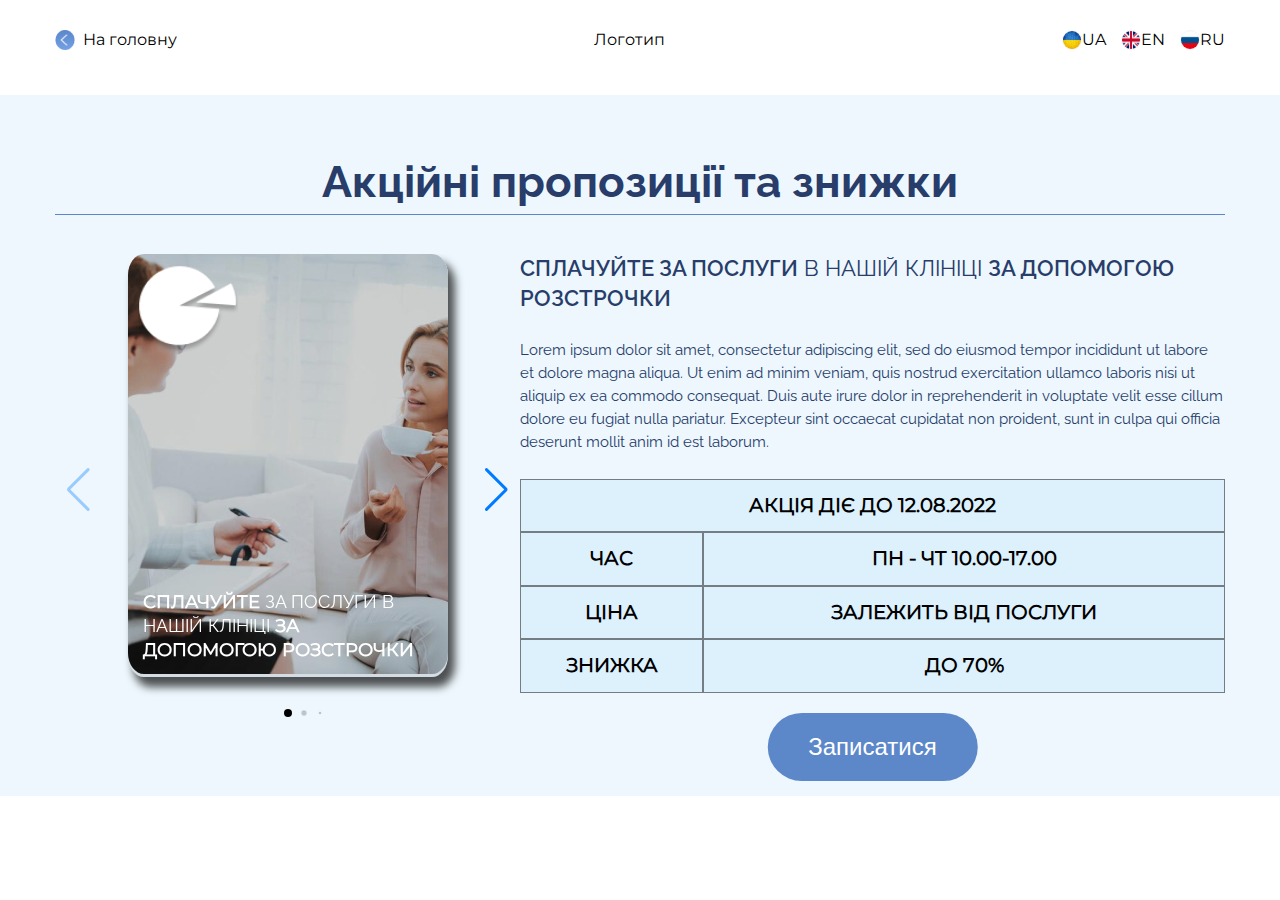
==== sale.html @ ff6685d2 "somethink" ====
<!DOCTYPE html>
<html lang="en">
<head>
    <meta charset="UTF-8">
    <meta http-equiv="X-UA-Compatible" content="IE=edge">
    <meta name="viewport" content="width=device-width, initial-scale=1.0">
    <link rel="stylesheet" href="css/style.css">
    <link rel="preconnect" href="https://fonts.googleapis.com">
    <link rel="preconnect" href="https://fonts.gstatic.com" crossorigin>
    <link href="https://fonts.googleapis.com/css2?family=Raleway:wght@800&display=swap" rel="stylesheet">
    <link rel="stylesheet" href="https://unpkg.com/swiper@8/swiper-bundle.min.css"/>
    <link rel="stylesheet" href="scss/common/_media.scss">
    <title>Document</title>
</head>
<body>
    <div class="wrapper">
        <header class="header">
            <div class="container">
                <div class="header_body  sale-header">
                    <div class="link__box">
                        <img src="img/elements/arroy.png" class="header_arroy">
                        <a class = "main__link" href="index.html">На головну</a>
                    </div>
                    
                    <nav class="header_menu">
                        <a href="" class="header_logotype lang" key="">Логотип</a>
                    </nav>
                    <div class="selection_languages">
                        <a href="#ua" class="lang_box translate" id="ua">
                            <img src="img/header/ukraine.jpg" alt="">
                            <p>UA</p>
                        </a>
                        <a href="#en" class="lang_box translate" id="en">
                            <img src="img/header/eng.png" alt="">
                            <p>EN</p>
                        </a>
                        <a href="#ru" class="lang_box translate" id="ru">
                            <img src="img/header/1599833816_2.jpg" id="" alt="">
                            <p>RU</p>
                        </a>
                    </div>
                </div>
            </div>
        </header>



        <section class = "sale__section">
            <div class="container">
                <h2 class = "sale__title">Акційні пропозиції та знижки</h2>
                <div class="sale__contant">
                    <div class="swiper swiper__sale-page">
                        <div class="swiper-wrapper">
                          <div class="swiper-slide slide-first">
                              <div class="swiper-box">
                                <div class="img__wrapper before__one"><img class = "swiper__img" src="img/photo/img__swiper1.jpg" alt=""></div>
                                <p class="swip__desc lang" key="our-service"><span class="lang" key="payment">сплачуйте</span> за послуги в нашій клініці <span class="lang" key="p-service">за допомогою розстрочки</span></p>
                              </div>
                          </div>
                          <div class="swiper-slide slide-second">
                            <div class="swiper-box">
                                <div class="img__wrapper before__second"><img class = "swiper__img" src="img/photo/img__swiper2.jpg" alt=""></div>
                                <p class="swip__desc lang"><span>Приведіть друга</span> та отримай знижку на один візит на косметологічна <span>чистка обличчя</span></p>
                            </div>
                          </div>
                          <div class="swiper-slide slide-third">
                            <div class="swiper-box">
                                <div class="img__wrapper before__third"><img class = "swiper__img" src="img/photo/img__swiper3.jpg" alt=""></div>
                                <p class="swip__desc lang">знижка <span>на першу процедуру</span> трихології в нащій клініці</p>
                            </div>
                          </div>
                          <!-- <div class="swiper-slide slide-four">
                            <div class="swiper-box">
                                <div class="img__wrapper before__four"><img class = "swiper__img" src="img/photo/img__swiper2.jpg" alt=""></div>
                                <p class="swip__desc lang" key="our-service"><span class="lang" key="payment">сплачуйте</span> за послуги в нашій клініці <span class="lang" key="p-service">за допомогою розстрочки</span></p>
                            </div>
                          </div> -->
                        </div>
                        <div class="swiper-button-next swap"></div>
                        <div class="swiper-button-prev swap"></div>
                        <div class="padding"></div>
                        <div class="swiper-pagination swap"></div>
                    </div>

                    <div class="sale__desc first">
                        <h3><span>сплачуйте за послуги</span> в нашій клініці <span>за допомогою розстрочки</span></h3>
                        <p>Lorem ipsum dolor sit amet, consectetur adipiscing elit, sed do eiusmod tempor incididunt ut labore et dolore magna aliqua. Ut enim ad minim veniam, quis nostrud exercitation ullamco laboris nisi ut aliquip ex ea commodo consequat. Duis aute irure dolor in reprehenderit in voluptate velit esse cillum dolore eu fugiat nulla pariatur. Excepteur sint occaecat cupidatat non proident, sunt in culpa qui officia deserunt mollit anim id est laborum.</p>
                        <table class="table" cellspacing = "0">
                            <tr>
                                <td colspan="2">акція діє до 12.08.2022</td>
                            </tr>
                            <tr>
                                <td>Час</td>
                                <td>Пн - чт    10.00-17.00</td>
                            </tr>
                            <tr>
                                <td>ціна</td>
                                <td>залежить від послуги</td>
                            </tr>
                            <tr>
                                <td>знижка</td>
                                <td>до 70%</td>
                            </tr>
                        </table>
                        <button class = "main__batton lng-button lang" key="sing up">Записатися</button>
                    </div>
                    <div class="sale__desc second">
                        <h3>знижка <span>на першу процедуру</span> трихології в нащій клініці</h3>
                        <p>Lorem ipsum dolor sit amet, consectetur adipiscing elit, sed do eiusmod tempor incididunt ut labore et dolore magna aliqua. Ut enim ad minim veniam, quis nostrud exercitation ullamco laboris nisi ut aliquip ex ea commodo consequat. Duis aute irure dolor in reprehenderit in voluptate velit esse cillum dolore eu fugiat nulla pariatur. Excepteur sint occaecat cupidatat non proident, sunt in culpa qui officia deserunt mollit anim id est laborum.</p>
                        <table class="table" cellpadding = "4" cellspacing = "0">
                            <tr>
                                <td colspan="2">акція діє до 04.09.2022</td>
                            </tr>
                            <tr>
                                <td>Час</td>
                                <td>будь-який</td>
                            </tr>
                            <tr>
                                <td>ціна</td>
                                <td>перший внесок 999 ₴</td>
                            </tr>
                            <tr>
                                <td>знижка</td>
                                <td>до 25%</td>
                            </tr>
                        </table>
                        <button class = "main__batton lng-button lang" key="sing up">Записатися</button>
                    </div>
                    <div class="sale__desc third">
                        <h3><span>Приведіть друга</span> та отримай <span>знижку</span> на один візит на косметологічна <span>чистка обличчя</span></h3>
                        <p>Lorem ipsum dolor sit amet, consectetur adipiscing elit, sed do eiusmod tempor incididunt ut labore et dolore magna aliqua. Ut enim ad minim veniam, quis nostrud exercitation ullamco laboris nisi ut aliquip ex ea commodo consequat. Duis aute irure dolor in reprehenderit in voluptate velit esse cillum dolore eu fugiat nulla pariatur. Excepteur sint occaecat cupidatat non proident, sunt in culpa qui officia deserunt mollit anim id est laborum.</p>
                        <table class="table" cellpadding = "4" cellspacing = "0">
                            <tr>
                                <td colspan="2">акція діє до 09.11.2022</td>
                            </tr>
                            <tr>
                                <td>Час</td>
                                <td>Пн - чт    10.00-13.00</td>
                            </tr>
                            <tr>
                                <td>ціна</td>
                                <td>перший внесок 999 ₴</td>
                            </tr>
                            <tr>
                                <td>знижка</td>
                                <td></td>
                            </tr>
                        </table>
                        <button class = "main__batton lng-button lang" key="sing up">Записатися</button>
                    </div>
                    <!-- <div class="sale__desc four">
                        <h3>сплачуйте за послуги<span> в нашій клініці</span> за допомогою розстрочки</h3>
                        <p>Lorem ipsum dolor sit amet, consectetur adipiscing elit, sed do eiusmod tempor incididunt ut labore et dolore magna aliqua. Ut enim ad minim veniam, quis nostrud exercitation ullamco laboris nisi ut aliquip ex ea commodo consequat. Duis aute irure dolor in reprehenderit in voluptate velit esse cillum dolore eu fugiat nulla pariatur. Excepteur sint occaecat cupidatat non proident, sunt in culpa qui officia deserunt mollit anim id est laborum.</p>
                        <table class="table" cellpadding = "4" cellspacing = "0">
                            <tr>
                                <td colspan="2">акція діє до 09.11.2022</td>
                            </tr>
                            <tr>
                                <td>Час</td>
                                <td>Пн - чт    10.00-13.00</td>
                            </tr>
                            <tr>
                                <td>ціна</td>
                                <td>перший внесок 999 ₴</td>
                            </tr>
                            <tr>
                                <td>знижка</td>
                                <td></td>
                            </tr>
                        </table>
                    </div> -->

                </div>
                
            </div>
        </section>
        <footer>
            
        </footer>
    </div>

    <script src="https://ajax.googleapis.com/ajax/libs/jquery/2.2.0/jquery.min.js"></script>  
    <script src="https://unpkg.com/swiper@8/swiper-bundle.min.js"></script>
    <script src="sale.js"></script>
    <script src="lang.js"></script>
    

</body>
</html>
---- css/style.css ----
html, body, div, span, applet, object, iframe,
h1, h2, h3, h4, h5, h6, p, blockquote, pre,
a, abbr, acronym, address, big, cite, code,
del, dfn, em, img, ins, kbd, q, s, samp,
small, strike, strong, sub, sup, tt, var,
b, u, i, center,
dl, dt, dd, ol, ul, li,
fieldset, form, label, legend,
table, caption, tbody, tfoot, thead, tr, th, td,
article, aside, canvas, details, embed,
figure, figcaption, footer, header, hgroup,
menu, nav, output, ruby, section, summary,
time, mark, audio, video {
  margin: 0;
  padding: 0;
  border: 0;
  font-size: 10px;
  font: inherit;
  vertical-align: baseline;
  -webkit-box-sizing: border-box;
          box-sizing: border-box;
  font-family: 'Montserrat';
}

/* HTML5 display-role reset for older browsers */
article, aside, details, figcaption, figure,
footer, header, hgroup, menu, nav, section {
  display: block;
}

body {
  line-height: 1;
}

ol, ul {
  list-style: none;
}

blockquote, q {
  quotes: none;
}

blockquote:before, blockquote:after,
q:before, q:after {
  content: '';
  content: none;
}

button {
  cursor: pointer;
}

a {
  text-decoration: none;
}

@font-face {
  font-family: 'Montserrat';
  src: url("../fonts/Montserrat-Italic-VariableFont_wght.ttf") format("truetype");
  src: url("../fonts/Montserrat-VariableFont_wght.ttf") format("truetype");
  font-style: normal;
  font-weight: normal;
}

@font-face {
  font-family: 'Raleway';
  src: url("../fonts/Raleway-Italic-VariableFont_wght.ttf") format("truetype");
  src: url("../fonts/Raleway-VariableFont_wght.ttf") format("truetype");
  font-style: normal;
  font-weight: normal;
}

html,
body {
  position: relative;
  height: 100%;
  overflow-x: hidden;
}

.container {
  margin: 0 auto;
  max-width: 1200px;
  padding: 15px;
}

.button {
  max-width: 218px;
  right: 0;
  color: #FFFFFF;
  border-radius: 59px;
  background: -webkit-gradient(linear, left top, left bottom, color-stop(100%, #5c88c9), color-stop(48%, rgba(36, 111, 225, 0.48)));
  background: linear-gradient(#5c88c9 100%, rgba(36, 111, 225, 0.48) 48%);
  padding: 15px 41px;
  font-weight: 400;
  font-size: 24px;
  border: none;
  position: relative;
  overflow: hidden;
}

.button::before {
  content: "";
  position: absolute;
  top: 0;
  left: 0;
  width: 3em;
  height: 100%;
  background-color: rgba(255, 255, 255, 0.3);
  -webkit-transform: translateX(-4em) skewX(-45deg);
          transform: translateX(-4em) skewX(-45deg);
}

.button:hover:before {
  -webkit-animation: moveLight 1s;
          animation: moveLight 1s;
}

@-webkit-keyframes moveLight {
  from {
    -webkit-transform: translateX(-4em) skewX(-45deg);
            transform: translateX(-4em) skewX(-45deg);
  }
  to {
    -webkit-transform: translateX(10em) skewX(-45deg);
            transform: translateX(10em) skewX(-45deg);
  }
}

@keyframes moveLight {
  from {
    -webkit-transform: translateX(-4em) skewX(-45deg);
            transform: translateX(-4em) skewX(-45deg);
  }
  to {
    -webkit-transform: translateX(10em) skewX(-45deg);
            transform: translateX(10em) skewX(-45deg);
  }
}

a {
  color: #000000;
}

:root {
  --index: calc(1vw + 1vh);
  --side-small: 26;
  --side-big:36;
}

.header {
  position: fixed;
  width: 100%;
  top: 0;
  left: 0;
  z-index: 100;
}

.header .header_body {
  display: -webkit-box;
  display: -ms-flexbox;
  display: flex;
  -webkit-box-align: center;
      -ms-flex-align: center;
          align-items: center;
  -webkit-box-pack: justify;
      -ms-flex-pack: justify;
          justify-content: space-between;
  height: 50px;
  position: relative;
}

.header .header_body .header_logotype {
  position: relative;
  z-index: 3;
  margin-left: 20px;
}

.header .header_body .link__box {
  z-index: 100;
  display: -webkit-box;
  display: -ms-flexbox;
  display: flex;
  -webkit-box-align: center;
      -ms-flex-align: center;
          align-items: center;
}

.header .header_body .link__box .header_arroy {
  height: 20px;
  width: 20px;
  z-index: 100;
}

.header .header_body .link__box .main__link {
  padding-left: 8px;
}

.header .header_body .header_menu .header_list {
  display: -webkit-box;
  display: -ms-flexbox;
  display: flex;
  -webkit-box-pack: justify;
      -ms-flex-pack: justify;
          justify-content: space-between;
  position: relative;
  z-index: 3;
  -ms-flex-wrap: wrap;
      flex-wrap: wrap;
}

.header .header_body .header_menu .header_list li {
  margin-left: 60px;
  font-family: 'Montserrat';
  font-style: normal;
  font-weight: 400;
  font-size: 16px;
  line-height: 20px;
  /* identical to box height */
  text-align: center;
  text-transform: capitalize;
  color: #000000;
}

.header .header_body .selection_languages {
  position: relative;
  z-index: 3;
  display: -webkit-box;
  display: -ms-flexbox;
  display: flex;
  gap: 15px;
}

.header .header_body .selection_languages .lang_box {
  display: -webkit-box;
  display: -ms-flexbox;
  display: flex;
  -webkit-box-align: center;
      -ms-flex-align: center;
          align-items: center;
}

.header .header_body .selection_languages img {
  width: 20px;
  height: 20px;
  border-radius: 50%;
  border: 1px solid whitesmoke;
}

.header::before {
  content: '';
  position: absolute;
  width: 100%;
  height: 100%;
  background-color: #fff;
  opacity: 1;
  top: 0;
  left: 0;
  z-index: 3;
}

.main__batton {
  color: #FFFFFF;
  border-radius: 59px;
  background: -webkit-gradient(linear, left top, left bottom, color-stop(100%, #5c88c9), color-stop(48%, rgba(36, 111, 225, 0.48)));
  background: linear-gradient(#5c88c9 100%, rgba(36, 111, 225, 0.48) 48%);
  padding: 20px 41px;
  font-weight: 400;
  font-size: 24px;
  border: none;
}

.top__section {
  background: -webkit-gradient(linear, left top, right top, from(rgba(197, 234, 255, 0.3)), to(rgba(255, 255, 255, 0)));
  background: linear-gradient(to right, rgba(197, 234, 255, 0.3) 0%, rgba(255, 255, 255, 0) 100%);
  margin-top: 80px;
}

.top__container {
  background-size: contain;
  background-repeat: no-repeat;
}

.top__container .top__info {
  display: -webkit-box;
  display: -ms-flexbox;
  display: flex;
  -webkit-box-pack: justify;
      -ms-flex-pack: justify;
          justify-content: space-between;
}

.top__container .top__info .top__img {
  width: 100%;
  display: -webkit-box;
  display: -ms-flexbox;
  display: flex;
  -webkit-box-align: center;
      -ms-flex-align: center;
          align-items: center;
  -webkit-box-pack: center;
      -ms-flex-pack: center;
          justify-content: center;
}

.top__container .top__info .top__info-box {
  margin-top: 100px;
}

.top__container .top__info .top__info-box .name_person {
  width: 600px;
}

.top__container .top__info .top__info-box .name_person .firstname {
  font-family: 'Raleway';
  font-weight: 900;
  font-size: calc(var(--index)*3);
  line-height: 1.4;
  letter-spacing: 7%;
  color: #3a3f65;
}

.top__container .top__info .top__info-box .name_person h2 {
  color: #5C88C9;
  font-family: 'Raleway';
  font-weight: 900;
  font-size: calc(var(--index)*3);
  line-height: 1.4;
  letter-spacing: 4%;
}

.top__container .top__info .top__info-box p {
  font-family: 'Raleway';
  font-weight: 400;
  font-size: calc(var(--index)*1.2);
  line-height: 30px;
  letter-spacing: 7%;
  line-height: 33px;
  color: #000000;
  opacity: 70%;
  margin-top: 10px;
}

.top__container .top__info .top__info-box button {
  margin-top: 20px;
  position: relative;
  max-width: 218px;
  overflow: hidden;
}

.top__container .top__info .top__info-box button::before {
  content: "";
  position: absolute;
  top: 0;
  left: 0;
  width: 3em;
  height: 100%;
  background-color: rgba(255, 255, 255, 0.3);
  -webkit-transform: translateX(-4em) skewX(-45deg);
          transform: translateX(-4em) skewX(-45deg);
}

.top__container .top__info .top__info-box button:hover:before {
  -webkit-animation: moveLight 1s;
          animation: moveLight 1s;
}

@keyframes moveLight {
  from {
    -webkit-transform: translateX(-4em) skewX(-45deg);
            transform: translateX(-4em) skewX(-45deg);
  }
  to {
    -webkit-transform: translateX(10em) skewX(-45deg);
            transform: translateX(10em) skewX(-45deg);
  }
}

.top__container .top__info .top__info-box .top__futer-info {
  display: -webkit-box;
  display: -ms-flexbox;
  display: flex;
  -webkit-box-pack: justify;
      -ms-flex-pack: justify;
          justify-content: space-between;
  -webkit-box-align: center;
      -ms-flex-align: center;
          align-items: center;
  margin-top: 100px;
}

.top__container .top__info .top__info-box .top__futer-info .futer__box-info h3 {
  font-family: 'Raleway';
  font-weight: 800;
  font-size: calc(var(--index)*1.5);
  line-height: 1.1;
  letter-spacing: 7%;
  color: #5C88C9;
}

.top__container .top__info .top__info-box .top__futer-info .futer__box-info p {
  font-family: 'Raleway';
  font-weight: 400;
  font-size: 14px;
  font-size: calc(var(--index)*.9);
  line-height: 23px;
  letter-spacing: 7%;
  color: #000000;
  opacity: 70%;
}

.top__container .top__info .img__wrapper {
  position: relative;
}

.top__container .top__info .img__wrapper .top__img {
  -o-object-fit: cover;
     object-fit: cover;
  width: calc(var(--index)*var(--side-small));
  height: calc(var(--index)*var(--side-big));
}

.second__section {
  background-color: #F1FAFE;
}

.second__section h2 {
  color: #283D6A;
  font-size: calc(var(--index)*2);
  font-family: 'Raleway';
  font-weight: 600;
  margin-top: 50px;
}

.second__section button {
  right: 0px;
  margin-top: 30px;
}

.swiper {
  width: 100%;
  height: 100%;
  max-height: 700px;
  margin-top: 50px;
  overflow-x: hidden;
}

.swiper .swiper-slide {
  display: -webkit-box;
  display: -ms-flexbox;
  display: flex;
  -ms-flex-pack: distribute;
      justify-content: space-around;
  -webkit-box-align: center;
      -ms-flex-align: center;
          align-items: center;
}

.swiper .swiper-slide .swiper-box {
  position: relative;
}

.swiper .swiper-slide .swiper-box p {
  position: absolute;
  bottom: 0;
  left: 0;
  padding: 15px;
  color: #FFFFFF;
  font-size: 18px;
  font-family: 'Raleway';
  text-transform: uppercase;
  z-index: 5;
  line-height: 23px;
}

.swiper .swiper-slide .swiper-box span {
  font-weight: 600;
  font-size: 18px;
  line-height: 23px;
}

.swiper .swiper-slide img {
  border-radius: 5%;
  -o-object-fit: cover;
     object-fit: cover;
}

.swiper .swiper-slide .img__wrapper {
  position: relative;
  border-radius: 5%;
  -webkit-box-shadow: 6px 9px 8px 1px rgba(0, 0, 0, 0.68);
  box-shadow: 6px 9px 8px 1px rgba(0, 0, 0, 0.68);
}

.swiper .swiper-slide .img__wrapper::after {
  content: '';
  top: 0;
  left: 0;
  position: absolute;
  width: 100%;
  height: 100%;
  opacity: 10%;
  background-color: #000000;
  z-index: 2;
  border-radius: 5%;
  -webkit-transition: 1s ease;
  transition: 1s ease;
}

.swiper .swiper-slide .before__one::before {
  content: '';
  top: 0;
  left: 10px;
  position: absolute;
  width: 100px;
  height: 100px;
  background-image: url("../img/elements/Group 1.png");
  background-repeat: no-repeat;
  background-size: cover;
  background-position: center;
  z-index: 3;
  -webkit-transition: 1s ease;
  transition: 1s ease;
}

.swiper .swiper-slide .before__second::before {
  content: '';
  top: 0;
  left: 10px;
  position: absolute;
  width: 100px;
  height: 100px;
  background-image: url("../img/elements/seventy.png");
  background-repeat: no-repeat;
  background-size: contain;
  background-position: center;
  z-index: 3;
  -webkit-transition: 1s ease;
  transition: 1s ease;
}

.swiper .swiper-slide .before__third::before {
  content: '';
  top: 0;
  left: 10px;
  padding: 5px;
  position: absolute;
  width: 120px;
  height: 120px;
  background-image: url("../img/elements/sale.png");
  background-repeat: no-repeat;
  background-size: cover;
  background-position: center;
  z-index: 3;
  -webkit-transition: 1s ease;
  transition: 1s ease;
}

.swiper .swiper-slide .before__four::before {
  content: '';
  top: 10px;
  left: 10px;
  position: absolute;
  width: 100px;
  height: 100px;
  background-image: url("../img/elements/Group 1.png");
  background-repeat: no-repeat;
  background-size: cover;
  background-position: center;
  z-index: 3;
  -webkit-transition: 1s ease;
  transition: 1s ease;
}

.swiper .swiper-slide .img__wrapper:hover:after {
  opacity: 70%;
}

.swiper .swiper-slide .img__wrapper:hover:before {
  width: 140px;
  height: 140px;
  left: 20px;
}

.swiper .padding {
  height: 50px;
}

.swiper .swiper-pagination {
  bottom: 0px;
  right: 0;
  z-index: 10;
}

.swiper .swiper-pagination .swiper-pagination-bullet {
  background-color: #000000;
}

.services {
  background-color: #F1FAFE;
}

.services__main__text {
  font-family: 'Raleway';
  font-style: normal;
  font-weight: 600;
  font-size: 48px;
  line-height: 56px;
  text-align: left;
  letter-spacing: 0.05em;
  text-transform: capitalize;
  color: #283D6A;
  padding-top: 40px;
  padding-bottom: 40px;
}

.services__inner {
  display: -webkit-box;
  display: -ms-flexbox;
  display: flex;
  gap: 30px;
  padding-bottom: 30px;
}

.services__item {
  display: -webkit-box;
  display: -ms-flexbox;
  display: flex;
  background-color: #FFFFFF;
  -webkit-box-align: center;
      -ms-flex-align: center;
          align-items: center;
  border-radius: 10px;
  max-width: 570px;
}

.services_img {
  border-top-left-radius: 10px;
  border-bottom-left-radius: 10px;
  -ms-flex-item-align: baseline;
      align-self: baseline;
}

.services_img img {
  border-top-left-radius: 10px;
  border-bottom-left-radius: 10px;
}

.services_about {
  padding-left: 20px;
  padding-right: 20px;
}

.serveces__about__text {
  font-family: 'Raleway';
  font-style: normal;
  font-weight: 500;
  font-size: 32px;
  line-height: 38px;
  color: #000000;
  padding-bottom: 17px;
}

.services__about__article {
  font-family: 'Raleway';
  font-style: normal;
  font-weight: 400;
  font-size: 13px;
  line-height: 146.4%;
  text-transform: capitalize;
  color: rgba(0, 0, 0, 0.7);
  padding-bottom: 46px;
}

.services__about__btn {
  font-family: 'Raleway';
  font-style: normal;
  font-weight: 500;
  font-size: 16px;
  line-height: 19px;
  color: #000000;
  border: 1px solid #000000;
  border-radius: 59px;
  padding: 6px 12px;
  background-color: #FFFFFF;
  margin-left: 58px;
}

.services__about__btn:hover {
  color: white;
  background-color: #000000;
  -webkit-transition: 1s ease-out;
  transition: 1s ease-out;
}

/* Extra small devices (phones, 600px and down) */
@media only screen and (max-width: 767px) {
  .header_burger {
    display: block;
    position: relative;
    width: 30px;
    height: 20px;
    z-index: 3;
    margin-right: 20px;
    cursor: pointer;
  }
  .header_burger span {
    position: absolute;
    background-color: #000000;
    width: 100%;
    height: 2px;
    top: 9px;
    -webkit-transition: all 0.3s ease 0s;
    transition: all 0.3s ease 0s;
  }
  .header_burger::before,
  .header_burger::after {
    content: '';
    position: absolute;
    background-color: #000000;
    width: 100%;
    height: 2px;
    -webkit-transition: all 0.3s ease 0s;
    transition: all 0.3s ease 0s;
  }
  .header_burger::before {
    top: 0;
  }
  .header_burger::after {
    bottom: 0;
  }
  .header_menu {
    position: fixed;
    top: -100%;
    right: 0;
    height: 100%;
    width: 100%;
    background: -webkit-gradient(linear, left top, left bottom, from(#5C88C9), color-stop(171.97%, rgba(36, 111, 225, 0.77)));
    background: linear-gradient(180deg, #5C88C9 0%, rgba(36, 111, 225, 0.77) 171.97%);
    z-index: 2;
    padding: 100px 20px 0px 0px;
    -webkit-transition: all 0.7s ease 0s;
    transition: all 0.7s ease 0s;
  }
  .header_body {
    height: 50px;
  }
  .header_list {
    display: -webkit-box;
    display: -ms-flexbox;
    display: flex;
    -webkit-box-orient: vertical;
    -webkit-box-direction: normal;
        -ms-flex-direction: column;
            flex-direction: column;
    -webkit-box-align: end;
        -ms-flex-align: end;
            align-items: flex-end;
    position: relative;
    z-index: 3;
  }
  .header_list li {
    margin-bottom: 30px;
  }
  .header_burger.active span {
    -webkit-transform: scale(0);
            transform: scale(0);
  }
  .header_burger.active::after {
    -webkit-transform: rotate(135deg);
            transform: rotate(135deg);
    bottom: 9px;
  }
  .header_burger.active::before {
    -webkit-transform: rotate(45deg);
            transform: rotate(45deg);
    top: 9px;
  }
  .header_burger.active span,
  .header_burger.active::after,
  .header_burger.active::before {
    content: '';
    -webkit-transition: all 0.7s ease 0s;
    transition: all 0.7s ease 0s;
  }
  .header_menu.active {
    top: 0;
  }
}

/* Small devices (portrait tablets and large phones, 600px and up) */
/* Medium devices (landscape tablets, 768px and up) */
@media only screen and (max-width: 768px) {
  .container {
    max-width: none;
  }
}

/* Large devices (laptops/desktops, 992px and up) */
@media only screen and (max-width: 992px) {
  .container {
    max-width: 750px;
  }
  .top__info {
    -ms-flex-wrap: wrap-reverse;
        flex-wrap: wrap-reverse;
    -webkit-box-pack: center;
        -ms-flex-pack: center;
            justify-content: center;
    -webkit-box-align: center;
        -ms-flex-align: center;
            align-items: center;
    width: 100%;
    -webkit-box-orient: vertical;
    -webkit-box-direction: reverse;
        -ms-flex-direction: column-reverse;
            flex-direction: column-reverse;
  }
  .top__info .top__info-box {
    display: -webkit-box;
    display: -ms-flexbox;
    display: flex;
    -webkit-box-orient: vertical;
    -webkit-box-direction: normal;
        -ms-flex-direction: column;
            flex-direction: column;
    -webkit-box-align: center;
        -ms-flex-align: center;
            align-items: center;
    -webkit-box-pack: center;
        -ms-flex-pack: center;
            justify-content: center;
    max-width: 300px;
  }
  .top__info .top__info-box .name_person {
    width: 300px;
    text-align: center;
  }
  .top__info .top__info-box .top__futer-info {
    -webkit-box-align: center;
        -ms-flex-align: center;
            align-items: center;
    -webkit-box-pack: center;
        -ms-flex-pack: center;
            justify-content: center;
    padding-right: 0;
  }
  .top__info .top__info-box .top__futer-info .futer__box-info {
    padding-right: 20px;
  }
  .sale__contant {
    -webkit-box-pack: center;
        -ms-flex-pack: center;
            justify-content: center;
    -webkit-box-align: center;
        -ms-flex-align: center;
            align-items: center;
  }
  .sale__contant td {
    padding: 1rem 5rem;
  }
  .sale__contant h3 {
    text-align: center;
  }
}

/* Extra large devices (large laptops and desktops, 1200px and up) */
@media only screen and (max-width: 1200px) {
  .container {
    max-width: 970px;
  }
}

@media only screen and (max-width: 1168px) {
  .services__main__text {
    text-align: center;
  }
  .services__inner {
    -ms-flex-wrap: wrap;
        flex-wrap: wrap;
    -webkit-box-pack: center;
        -ms-flex-pack: center;
            justify-content: center;
  }
  .services__about__btn {
    margin-left: 0;
  }
}

@media only screen and (max-width: 600px) {
  .services__main__text {
    text-align: center;
  }
  .services__img {
    padding-left: 20px;
  }
  .services_about {
    padding-left: 0;
    padding-right: 40px;
  }
  .services__item {
    -webkit-box-align: center;
        -ms-flex-align: center;
            align-items: center;
    -webkit-box-orient: vertical;
    -webkit-box-direction: normal;
        -ms-flex-direction: column;
            flex-direction: column;
    -webkit-box-pack: center;
        -ms-flex-pack: center;
            justify-content: center;
  }
  .services__about__btn {
    margin-left: 0;
    margin-bottom: 7px;
  }
  .services__about__article {
    max-width: 300px;
    padding-bottom: 22px;
  }
}

@media only screen and (max-width: 775px) {
  .img--source img {
    display: none;
  }
  .response__wrapper {
    padding-left: 20px;
    padding-right: 20px;
  }
}

@media only screen and (max-width: 450px) {
  .img--source img {
    display: none;
  }
  .response__wrapper {
    padding-left: 12px;
    padding-right: 12px;
  }
  .innerUserInfo {
    -ms-flex-wrap: wrap;
        flex-wrap: wrap;
  }
}

.gallery {
  background: -webkit-gradient(linear, left top, left bottom, to(#BBD6EA));
  background: linear-gradient(#BBD6EA 100% #EEF8FD 100%);
}

.gallery h2 {
  color: #283D6A;
  font-size: calc(var(--index)*2);
  font-family: 'Raleway';
  font-weight: 600;
  letter-spacing: 6%;
  margin-top: 50px;
}

.gallery .swiper {
  width: 100%;
  height: 100%;
  margin-top: 40px;
}

.gallery .swiper-slide {
  text-align: center;
  font-size: 18px;
  /* Center slide text vertically */
  display: -webkit-box;
  display: -ms-flexbox;
  display: flex;
  -webkit-box-pack: center;
  -ms-flex-pack: center;
  justify-content: center;
  -webkit-box-align: center;
  -ms-flex-align: center;
  align-items: center;
}

.gallery .swiper-slide img {
  display: block;
  width: 100%;
  height: 100%;
  -o-object-fit: cover;
     object-fit: cover;
}

.gallery .swiper {
  width: 100%;
  height: 300px;
  margin-left: auto;
  margin-right: auto;
}

.gallery .swiper .otstup {
  height: 20px;
}

.gallery .swiper .swiper-scrollbar-drag {
  cursor: pointer;
  background-color: #FFFFFF;
}

.gallery .swiper-slide {
  background-size: cover;
  background-position: center;
}

.gallery .mySwiper2 {
  height: 50%;
  width: 100%;
}

.gallery .mySwiper {
  height: 20%;
  -webkit-box-sizing: border-box;
          box-sizing: border-box;
  padding: 10px 0;
}

.gallery .mySwiper .swiper-slide {
  width: 25%;
  height: 100%;
  opacity: 0.4;
}

.gallery .mySwiper .swiper-slide-thumb-active {
  opacity: 1;
}

.gallery .swiper-slide img {
  display: block;
  width: 100%;
  -o-object-fit: cover;
     object-fit: cover;
  border-radius: 2%;
  height: 100%;
}

.form_section {
  background-color: #EDF7FD;
}

.modal_window_form {
  display: -webkit-box;
  display: -ms-flexbox;
  display: flex;
  -ms-flex-wrap: wrap;
      flex-wrap: wrap;
  background-color: #fff;
}

.modal_window_form .container_modal_form {
  max-width: 669px;
}

.modal_window_form .container_modal_form .modal_header {
  margin: 15px 50px;
}

.modal_window_form .container_modal_form .modal_header ul {
  display: -webkit-box;
  display: -ms-flexbox;
  display: flex;
  gap: 15px;
}

.modal_window_form .container_modal_form .welcome_form {
  text-align: center;
  margin: 35px 0 50px;
}

.modal_window_form .container_modal_form .welcome_form h2 {
  font-style: normal;
  font-weight: 500;
  font-size: 32px;
  line-height: 39px;
  color: #000000;
}

.modal_window_form .container_modal_form .welcome_form h3 {
  font-family: "Raleway";
  font-style: normal;
  font-weight: 400;
  font-size: 21px;
  line-height: 145.4%;
  color: rgba(0, 0, 0, 0.7);
}

.modal_window_form .container_modal_form .main_form {
  display: -webkit-box;
  display: -ms-flexbox;
  display: flex;
  -ms-flex-wrap: wrap;
      flex-wrap: wrap;
  -webkit-box-pack: center;
      -ms-flex-pack: center;
          justify-content: center;
  gap: 60px;
  margin-bottom: 100px;
}

.modal_window_form .container_modal_form .main_form input {
  border: none;
  outline: none;
  padding: 6px 3px;
  text-transform: capitalize;
  font-family: 'Raleway';
  font-style: normal;
  width: 220px;
  margin-right: 20px;
  border-bottom: 1px solid #000;
  font-weight: 200;
  font-size: 15px;
  line-height: 18px;
  color: black;
  -webkit-transition: all 0.7s ease 0s;
  transition: all 0.7s ease 0s;
}

.modal_window_form .container_modal_form .main_form input:focus {
  -webkit-box-shadow: 0 0 15px red;
          box-shadow: 0 0 15px red;
  border-bottom: none;
}

.modal_window_form .container_modal_form .footer_form {
  display: -webkit-box;
  display: -ms-flexbox;
  display: flex;
  -webkit-box-pack: justify;
      -ms-flex-pack: justify;
          justify-content: space-between;
  -webkit-box-align: center;
      -ms-flex-align: center;
          align-items: center;
  margin: 25px 50px;
}

.modal_window_form .container_modal_form .footer_form .dot_slider {
  width: 36px;
  position: relative;
}

.modal_window_form .container_modal_form .footer_form .btn_general {
  font-family: 'Raleway';
  font-style: normal;
  border-radius: 20px;
  border: 1px solid black;
  padding: 5px 25px;
  cursor: pointer;
}

.modal_window_form .g-maps {
  background-color: aqua;
  border: 1px solid black;
  max-width: 500px;
}

.dota {
  width: 9px;
  height: 9px;
  border-radius: 50%;
  background-color: black;
}

.dota::after, .dota::before {
  content: '';
  width: 9px;
  height: 9px;
  border-radius: 50%;
  background-color: red;
  position: absolute;
}

.dota::before {
  content: '';
  right: 0;
}

.dota::after {
  content: '';
  right: 36%;
}

.firstscreen {
  display: block;
  -webkit-transition: all 0.5s ease-out;
  transition: all 0.5s ease-out;
}

.firstscreen .modal_header ul li:nth-child(1n) {
  font-weight: 600;
}

.firstscreen .modal_header ul li:nth-child(3n) {
  font-weight: 400;
}

.firstscreen .modal_header ul li:nth-child(5n) {
  font-weight: 400;
}

.secondscreen {
  display: none;
}

.secondscreen .modal_header ul li:nth-child(1n) {
  font-weight: 400;
}

.secondscreen .modal_header ul li:nth-child(3n) {
  font-weight: 600;
}

.secondscreen .modal_header ul li:nth-child(5n) {
  font-weight: 400;
}

.secondscreen .btns_functions {
  display: -webkit-box;
  display: -ms-flexbox;
  display: flex;
  gap: 20px;
}

.secondscreen .dota::after {
  content: '';
  background-color: #000000;
}

.secondscreen .dota {
  background-color: red;
}

.thirdscreen {
  display: none;
}

.thirdscreen ul li:nth-child(1n) {
  font-weight: 400;
}

.thirdscreen ul li:nth-child(3n) {
  font-weight: 400;
}

.thirdscreen ul li:nth-child(5n) {
  font-weight: 600;
}

.thirdscreen .dota::before {
  content: '';
  background-color: #000000;
}

.thirdscreen .dota::after {
  content: '';
  background-color: red;
}

.thirdscreen .dota {
  background-color: red;
}

.modal_form {
  position: relative;
}

.secondscreen_form {
  display: -webkit-box;
  display: -ms-flexbox;
  display: flex;
  -webkit-box-orient: vertical;
  -webkit-box-direction: normal;
      -ms-flex-direction: column;
          flex-direction: column;
  -ms-flex-wrap: wrap;
      flex-wrap: wrap;
  -webkit-box-pack: center;
      -ms-flex-pack: center;
          justify-content: center;
  -webkit-box-align: center;
      -ms-flex-align: center;
          align-items: center;
  gap: 50px;
  margin-bottom: 80px;
}

.secondscreen_form input {
  border: none;
  outline: none;
  padding: 6px 3px;
  text-transform: capitalize;
  font-family: 'Raleway';
  font-style: normal;
  border-bottom: 1px solid #000;
  font-weight: 200;
  font-size: 15px;
  line-height: 18px;
  color: black;
  -webkit-transition: all 0.7s ease 0s;
  transition: all 0.7s ease 0s;
  width: 230px;
}

.secondscreen_form input:focus {
  -webkit-box-shadow: 0 0 15px red;
          box-shadow: 0 0 15px red;
  border-bottom: none;
}

.secondscreen_welcome {
  text-align: center;
  margin: 35px 0 10px;
}

.secondscreen_welcome h2 {
  font-style: normal;
  font-weight: 500;
  font-size: 32px;
  line-height: 39px;
  color: #000000;
}

.secondscreen_welcome h3 {
  font-family: "Raleway";
  font-style: normal;
  font-weight: 400;
  font-size: 21px;
  line-height: 145.4%;
  color: rgba(0, 0, 0, 0.7);
}

.thirdscreen_welcome {
  text-align: center;
  margin: 70px 0 170px;
}

.thirdscreen_welcome h2 {
  font-style: normal;
  font-weight: 500;
  font-size: 32px;
  line-height: 39px;
  color: #000000;
}

.thirdscreen_welcome h3 {
  font-family: "Raleway";
  font-style: normal;
  font-weight: 400;
  font-size: 21px;
  line-height: 145.4%;
  color: rgba(0, 0, 0, 0.7);
}

.form_services {
  display: -webkit-box;
  display: -ms-flexbox;
  display: flex;
  -webkit-box-pack: center;
      -ms-flex-pack: center;
          justify-content: center;
  -ms-flex-wrap: wrap;
      flex-wrap: wrap;
  gap: 20px;
  margin: 20px 115px;
}

.form_services input {
  display: -webkit-box;
  display: -ms-flexbox;
  display: flex;
  border-radius: 25px;
  border: 1px solid black;
  padding: 5px 10px;
  cursor: pointer;
  -webkit-transition: all 0.7s ease 0s;
  transition: all 0.7s ease 0s;
}

.form_services input:checked {
  background-color: black;
  color: white;
}

._error {
  -webkit-box-shadow: 0 0 50px blue;
          box-shadow: 0 0 50px blue;
}

.swiper-response {
  border-radius: 25px;
}

.responses {
  background: -webkit-gradient(linear, left top, left bottom, from(#F1FAFE), to(#BAD5EA));
  background: linear-gradient(180deg, #F1FAFE 0%, #BAD5EA 100%);
}

.response__article {
  min-width: 320px;
  max-width: 607px;
  font-family: 'Montserrat';
  font-style: normal;
  font-weight: 800;
  font-size: 1.2rem;
  line-height: 23px;
  color: #000000;
  padding-bottom: 19px;
  max-height: 500px;
  text-overflow: ellipsis;
}

.user_response_name {
  font-family: 'Montserrat';
  font-style: normal;
  font-weight: 400;
  font-size: 28px;
  line-height: 34px;
  color: #000000;
}

.crapka {
  padding-top: 42px;
  padding-bottom: 27px;
}

.response__wrapper {
  background-color: rgba(185, 228, 255, 0.5);
  padding-left: 90px;
  padding-right: 90px;
  border-radius: 25px;
}

.res_inner {
  display: -webkit-box;
  display: -ms-flexbox;
  display: flex;
  -webkit-box-pack: justify;
      -ms-flex-pack: justify;
          justify-content: space-between;
  -webkit-box-align: center;
      -ms-flex-align: center;
          align-items: center;
}

.img--source {
  display: -webkit-box;
  display: -ms-flexbox;
  display: flex;
  -webkit-box-orient: vertical;
  -webkit-box-direction: normal;
      -ms-flex-direction: column;
          flex-direction: column;
}

.userLink {
  text-decoration: underline;
}

.swiper--res {
  width: 83%;
  height: 50%;
}

.innerUserInfo {
  display: -webkit-box;
  display: -ms-flexbox;
  display: flex;
  -webkit-box-pack: justify;
      -ms-flex-pack: justify;
          justify-content: space-between;
  -webkit-box-align: center;
      -ms-flex-align: center;
          align-items: center;
  padding-bottom: 28px;
}

.slide--res {
  border-radius: 25px;
}

.btn-res {
  font-family: 'Raleway';
  font-style: normal;
  font-weight: 500;
  font-size: 22px;
  line-height: 28px;
  color: #FFFFFF;
  background: -webkit-gradient(linear, left top, left bottom, from(#5C88C9), color-stop(171.97%, rgba(36, 111, 225, 0.48)));
  background: linear-gradient(180deg, #5C88C9 0%, rgba(36, 111, 225, 0.48) 171.97%);
  border-radius: 59px;
  border: none;
  padding: 13px 33px;
}

.btn-res:hover {
  background-color: white;
  -webkit-transition: 0.5s ease-in-out;
  transition: 0.5s ease-in-out;
}

.button-slide {
  padding-top: 50px;
  display: -webkit-box;
  display: -ms-flexbox;
  display: flex;
  -webkit-box-pack: end;
      -ms-flex-pack: end;
          justify-content: flex-end;
}

.sale__section {
  margin-top: 95px;
  background-color: #edf7fd;
}

.sale__section .sale__title {
  font-family: 'Raleway';
  font-style: normal;
  font-weight: 700;
  font-size: calc(var(--index)*2);
  color: #283D6A;
  margin-top: 50px;
  text-align: center;
  position: relative;
}

.sale__section .sale__title::before {
  left: 0;
  bottom: -11px;
  content: "";
  width: 100%;
  height: 1px;
  background-color: #5C88C9;
  position: absolute;
  margin: 0 auto;
}

.sale__section .sale__contant {
  display: -webkit-box;
  display: -ms-flexbox;
  display: flex;
  -webkit-box-pack: justify;
      -ms-flex-pack: justify;
          justify-content: space-between;
  -ms-flex-wrap: wrap;
      flex-wrap: wrap;
}

.sale__section .sale__contant .swiper__sale-page {
  -webkit-box-flex: 1;
      -ms-flex: 1 1 25rem;
          flex: 1 1 25rem;
}

.sale__section .sale__contant .swiper__sale-page .swiper-slide {
  display: -webkit-box;
  display: -ms-flexbox;
  display: flex;
  -webkit-box-align: center;
      -ms-flex-align: center;
          align-items: center;
  -webkit-box-pack: center;
      -ms-flex-pack: center;
          justify-content: center;
}

.sale__section .sale__contant .first,
.sale__section .sale__contant .second,
.sale__section .sale__contant .third,
.sale__section .sale__contant .four {
  display: none;
  opacity: 0;
  -webkit-transition: all 1s ease;
  transition: all 1s ease;
}

.sale__section .sale__contant .sale__desc {
  -webkit-box-flex: 1;
      -ms-flex: 1 1 40rem;
          flex: 1 1 40rem;
  margin-top: 50px;
}

.sale__section .sale__contant .sale__desc h3 {
  font-family: 'Raleway';
  font-style: normal;
  font-weight: 400;
  font-size: calc(var(--index)*1);
  color: #283D6A;
  text-transform: uppercase;
  line-height: 30px;
}

.sale__section .sale__contant .sale__desc span {
  font-family: 'Raleway';
  font-style: normal;
  font-weight: 600;
  font-size: calc(var(--index)*1);
  color: #283D6A;
  text-transform: uppercase;
  line-height: 30px;
  max-width: 590px;
}

.sale__section .sale__contant .sale__desc p {
  font-family: 'Raleway';
  font-style: normal;
  font-weight: 400;
  font-size: calc(var(--index)*.7);
  color: #283D6A;
  line-height: 23px;
  margin: 25px 0;
}

.sale__section .sale__contant .sale__desc table {
  width: 100%;
}

.sale__section .sale__contant .sale__desc table td {
  border: 1px rgba(9, 9, 9, 0.5) solid;
  padding: 1rem 0;
  background-color: rgba(185, 228, 255, 0.3);
  text-align: center;
  font-family: 'Montserrat';
  font-style: normal;
  font-weight: 600;
  font-size: calc(var(--index)*.9);
  text-transform: uppercase;
}

.sale__section .sale__contant .sale__desc button {
  margin-top: 20px;
  position: relative;
  max-width: 218px;
  overflow: hidden;
  left: 50%;
  right: 50%;
  -webkit-transform: translate(-50%, 0%);
          transform: translate(-50%, 0%);
}

.sale__section .sale__contant .sale__desc button::before {
  content: "";
  position: absolute;
  top: 0;
  left: 0;
  width: 3em;
  height: 100%;
  background-color: rgba(255, 255, 255, 0.3);
  -webkit-transform: translateX(-4em) skewX(-45deg);
          transform: translateX(-4em) skewX(-45deg);
}

.sale__section .sale__contant .sale__desc button:hover:before {
  -webkit-animation: moveLight 1s;
          animation: moveLight 1s;
}

@keyframes moveLight {
  from {
    -webkit-transform: translateX(-4em) skewX(-45deg);
            transform: translateX(-4em) skewX(-45deg);
  }
  to {
    -webkit-transform: translateX(10em) skewX(-45deg);
            transform: translateX(10em) skewX(-45deg);
  }
}

.footer {
  background-color: #283D6A;
  position: relative;
  bottom: 0;
  left: 0;
}

.footer .footer__inners {
  display: -webkit-box;
  display: -ms-flexbox;
  display: flex;
  -webkit-box-pack: justify;
      -ms-flex-pack: justify;
          justify-content: space-between;
  padding: 92px 0;
}

.footer .footer__inners .footer__inner-main {
  padding-left: 150px;
}

.footer .footer__inners .footer__inner-main p {
  font-family: 'Raleway';
  font-style: normal;
  font-weight: 400;
  font-size: calc(var(--index)*.7);
  color: #FFFFFF;
  line-height: 20px;
}

.footer .footer__inners .footer__inner-main .phone {
  font-family: 'Montserrat';
  font-style: normal;
  font-weight: 600;
  font-size: calc(var(--index)*1);
  line-height: 30px;
  color: #78ACFA;
}

.footer .footer__inners .footer__inner-main a {
  font-family: 'Raleway';
  font-style: normal;
  font-weight: 600;
  font-size: calc(var(--index)*.7);
  color: #FFFFFF;
  line-height: 20px;
}

.footer .footer__inners .footer__inner-main .footer__social {
  padding-top: 38px;
}

.footer .footer__inners .footer__inner {
  -webkit-box-flex: 1;
      -ms-flex-positive: 1;
          flex-grow: 1;
}

.footer .footer__inners .footer__inner h4 {
  font-family: 'Montserrat';
  font-style: normal;
  font-weight: 600;
  font-size: calc(var(--index)*1);
  line-height: 30px;
  color: #78ACFA;
  padding-bottom: 20px;
}

.footer .footer__inners .footer__inner a {
  font-family: 'Raleway';
  font-style: normal;
  font-weight: 400;
  font-size: calc(var(--index)*.7);
  color: #FFFFFF;
  line-height: 25px;
  -webkit-transition: all .3s ease;
  transition: all .3s ease;
}

.footer .footer__inners .footer__inner a:hover {
  color: #79c8d6;
}
/*# sourceMappingURL=style.css.map */
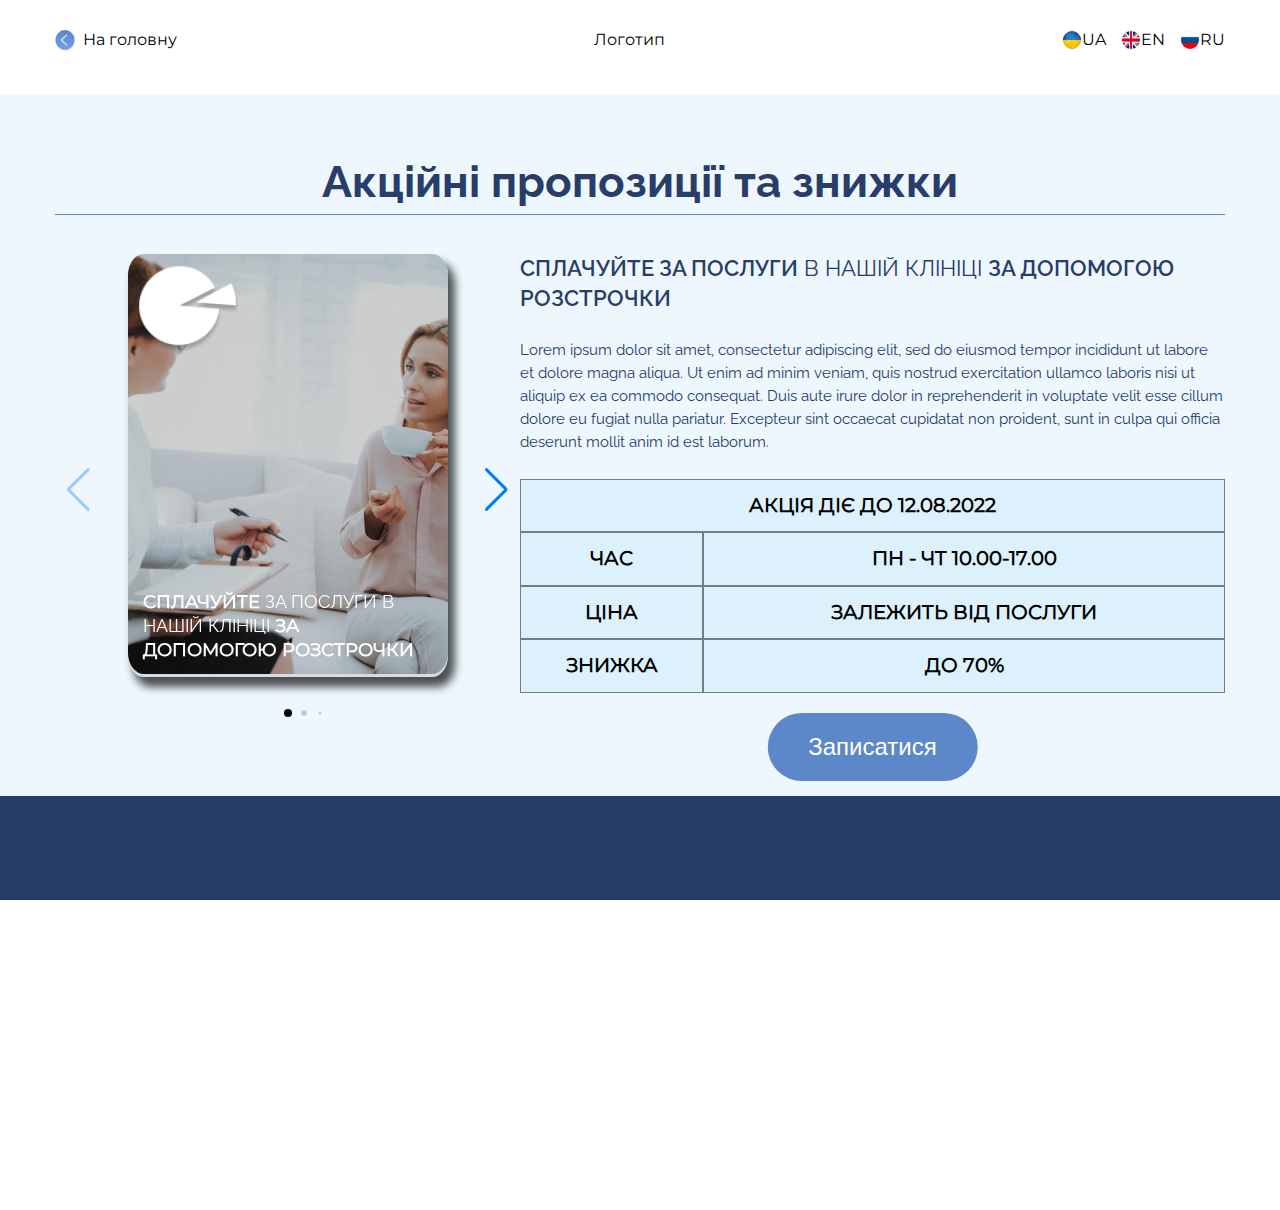
==== commit 3697df3c: "add sale page and footer" ====
--- a/sale.html
+++ b/sale.html
@@ -174,8 +174,87 @@
                 
             </div>
         </section>
-        <footer>
-            
+        <footer class = "footer">
+            <div class="container">
+                <div class="footer__inners">
+                    <div class="footer__inner">
+                        <h4>Меню</h4>
+                        <ul>
+                            <li>
+                                <a href="">Про лікаря</a>
+                            </li>
+                            <li>
+                                <a href="">Акції</a>
+                            </li>
+                            <li>
+                                <a href="">Послуги</a>
+                            </li>
+                            <li>
+                                <a href="">Відгуки</a>
+                            </li>
+                            <li>
+                                <a href="">Фотогалерея</a>
+                            </li>
+                            <li>
+                                <a href="">Контакти</a>
+                            </li>
+                        </ul>
+                    </div>
+                    <div class="footer__inner">
+                        <h4>Послуги</h4>
+                        <ul>
+                            <li>
+                                <a href="">Косметологія</a>
+                            </li>
+                            <li>
+                                <a href="">Дерматологія</a>
+                            </li>
+                            <li>
+                                <a href="">Трихологія</a>
+                            </li>
+                            <li>
+                                <a href="">Венерологія</a>
+                            </li>
+                        </ul>
+                    </div>
+                    <div class="footer__inner">
+                        <h4>Про лікаря</h4>
+                        <ul>
+                            <li>
+                                <a href="">Сертифікати</a>
+                            </li>
+                            <li>
+                                <a href="">Освіта</a>
+                            </li>
+                            <li>
+                                <a href="">Досвід</a>
+                            </li>
+                        </ul>
+                    </div>
+                    <div class="footer__inner-main">
+                        <p>Зв'яжіться з нами</p>
+                        <a class="phone" href="tel:+380671320594">+ 380 67 132 0594</a>
+                        <ul>
+                            <li>
+                                <p>м. Київ</p>
+                            </li>
+                            <li>
+                                <p>проспект Правди 41Є</p>
+                            </li>
+                            <li>
+                                <a href="">Як проїхати?</a>
+                            </li>
+                        </ul>
+                        <div class="footer__social">
+                            <a href=""><img src="img/elements/img-social1.svg" alt=""></a>
+                            <a href=""><img src="img/elements/img-social2.svg" alt=""></a>
+                            <a href=""><img src="img/elements/img-social3.svg" alt=""></a>
+                            <a href=""><img src="img/elements/img-social4.svg" alt=""></a>
+                            <a href=""><img src="img/elements/img-social5.svg" alt=""></a>
+                        </div>
+                    </div>
+                </div>
+            </div>
         </footer>
     </div>
 
--- a/css/style.css
+++ b/css/style.css
@@ -98,6 +98,12 @@
   overflow: hidden;
 }
 
+.button a {
+  font-size: 24px;
+  color: #FFFFFF;
+  font-weight: 400;
+}
+
 .button::before {
   content: "";
   position: absolute;
@@ -861,12 +867,37 @@
   .sale__contant h3 {
     text-align: center;
   }
+  .footer__inners {
+    -ms-flex-wrap: wrap;
+        flex-wrap: wrap;
+    -webkit-box-orient: vertical;
+    -webkit-box-direction: normal;
+        -ms-flex-direction: column;
+            flex-direction: column;
+    -webkit-box-pack: center;
+        -ms-flex-pack: center;
+            justify-content: center;
+    -webkit-box-align: center;
+        -ms-flex-align: center;
+            align-items: center;
+    gap: 2rem;
+  }
+  .footer__inners .footer__inner {
+    text-align: center;
+  }
+  .footer__inners .footer__inner-main {
+    text-align: center;
+  }
 }
 
 /* Extra large devices (large laptops and desktops, 1200px and up) */
 @media only screen and (max-width: 1200px) {
   .container {
     max-width: 970px;
+  }
+  .modal_window_form {
+    -ms-flex-wrap: wrap;
+        flex-wrap: wrap;
   }
 }
 
@@ -1046,29 +1077,22 @@
   display: -webkit-box;
   display: -ms-flexbox;
   display: flex;
-  -ms-flex-wrap: wrap;
-      flex-wrap: wrap;
+  gap: 2rem;
   background-color: #fff;
+  -webkit-box-pack: justify;
+      -ms-flex-pack: justify;
+          justify-content: space-between;
 }
 
 .modal_window_form .container_modal_form {
-  max-width: 669px;
-}
-
-.modal_window_form .container_modal_form .modal_header {
-  margin: 15px 50px;
-}
-
-.modal_window_form .container_modal_form .modal_header ul {
-  display: -webkit-box;
-  display: -ms-flexbox;
-  display: flex;
-  gap: 15px;
+  -webkit-box-flex: 1;
+      -ms-flex: 1 1 25rem;
+          flex: 1 1 25rem;
 }
 
 .modal_window_form .container_modal_form .welcome_form {
   text-align: center;
-  margin: 35px 0 50px;
+  margin: 65px 0 50px;
 }
 
 .modal_window_form .container_modal_form .welcome_form h2 {
@@ -1101,11 +1125,51 @@
   margin-bottom: 100px;
 }
 
-.modal_window_form .container_modal_form .main_form input {
+.modal_window_form .container_modal_form .main_form .form_services {
+  display: -webkit-box;
+  display: -ms-flexbox;
+  display: flex;
+  -webkit-box-pack: center;
+      -ms-flex-pack: center;
+          justify-content: center;
+  -webkit-box-align: center;
+      -ms-flex-align: center;
+          align-items: center;
+  -ms-flex-wrap: wrap;
+      flex-wrap: wrap;
+  gap: 20px;
+}
+
+.modal_window_form .container_modal_form .main_form .form_services .block_form_input {
+  -webkit-transition: all 0.7s ease 0s;
+  transition: all 0.7s ease 0s;
+  border-radius: 20px;
+  border: 1px solid black;
+  padding: 0 10px 10px;
+}
+
+.modal_window_form .container_modal_form .main_form .form_services .block_form_input.active_li {
+  color: white;
+  background-color: #000;
+  -webkit-transition: all 0.7s ease 0s;
+  transition: all 0.7s ease 0s;
+}
+
+.modal_window_form .container_modal_form .main_form .form_services .check_serv {
+  display: -webkit-box;
+  display: -ms-flexbox;
+  display: flex;
+  margin: 0 auto;
+  visibility: hidden;
+  cursor: pointer;
+  -webkit-transition: all 0.7s ease 0s;
+  transition: all 0.7s ease 0s;
+}
+
+.modal_window_form .container_modal_form .main_form .req {
   border: none;
   outline: none;
   padding: 6px 3px;
-  text-transform: capitalize;
   font-family: 'Raleway';
   font-style: normal;
   width: 220px;
@@ -1119,10 +1183,13 @@
   transition: all 0.7s ease 0s;
 }
 
-.modal_window_form .container_modal_form .main_form input:focus {
+.modal_window_form .container_modal_form .main_form .req:focus {
+  border-bottom: none;
+}
+
+.modal_window_form .container_modal_form .main_form .error {
   -webkit-box-shadow: 0 0 15px red;
           box-shadow: 0 0 15px red;
-  border-bottom: none;
 }
 
 .modal_window_form .container_modal_form .footer_form {
@@ -1152,126 +1219,20 @@
   cursor: pointer;
 }
 
-.modal_window_form .g-maps {
-  background-color: aqua;
-  border: 1px solid black;
-  max-width: 500px;
-}
-
-.dota {
-  width: 9px;
-  height: 9px;
-  border-radius: 50%;
-  background-color: black;
-}
-
-.dota::after, .dota::before {
-  content: '';
-  width: 9px;
-  height: 9px;
-  border-radius: 50%;
-  background-color: red;
-  position: absolute;
-}
-
-.dota::before {
-  content: '';
-  right: 0;
-}
-
-.dota::after {
-  content: '';
-  right: 36%;
-}
-
-.firstscreen {
-  display: block;
-  -webkit-transition: all 0.5s ease-out;
-  transition: all 0.5s ease-out;
-}
-
-.firstscreen .modal_header ul li:nth-child(1n) {
-  font-weight: 600;
-}
-
-.firstscreen .modal_header ul li:nth-child(3n) {
-  font-weight: 400;
-}
-
-.firstscreen .modal_header ul li:nth-child(5n) {
-  font-weight: 400;
-}
-
-.secondscreen {
-  display: none;
-}
-
-.secondscreen .modal_header ul li:nth-child(1n) {
-  font-weight: 400;
-}
-
-.secondscreen .modal_header ul li:nth-child(3n) {
-  font-weight: 600;
-}
-
-.secondscreen .modal_header ul li:nth-child(5n) {
-  font-weight: 400;
-}
-
-.secondscreen .btns_functions {
-  display: -webkit-box;
-  display: -ms-flexbox;
-  display: flex;
-  gap: 20px;
-}
-
-.secondscreen .dota::after {
-  content: '';
-  background-color: #000000;
-}
-
-.secondscreen .dota {
-  background-color: red;
-}
-
-.thirdscreen {
-  display: none;
-}
-
-.thirdscreen ul li:nth-child(1n) {
-  font-weight: 400;
-}
-
-.thirdscreen ul li:nth-child(3n) {
-  font-weight: 400;
-}
-
-.thirdscreen ul li:nth-child(5n) {
-  font-weight: 600;
-}
-
-.thirdscreen .dota::before {
-  content: '';
-  background-color: #000000;
-}
-
-.thirdscreen .dota::after {
-  content: '';
-  background-color: red;
-}
-
-.thirdscreen .dota {
-  background-color: red;
-}
-
-.modal_form {
-  position: relative;
-}
-
-.secondscreen_form {
-  display: -webkit-box;
-  display: -ms-flexbox;
-  display: flex;
+.modal_window_form .maps {
+  width: 100%;
+  -webkit-box-flex: 1;
+      -ms-flex: 1 1 25rem;
+          flex: 1 1 25rem;
+}
+
+.footer_nav {
+  display: -webkit-box;
+  display: -ms-flexbox;
+  display: flex;
+  -webkit-box-pack: justify;
+      -ms-flex-pack: justify;
+          justify-content: space-between;
   -webkit-box-orient: vertical;
   -webkit-box-direction: normal;
       -ms-flex-direction: column;
@@ -1288,7 +1249,7 @@
   margin-bottom: 80px;
 }
 
-.secondscreen_form input {
+.footer_nav input {
   border: none;
   outline: none;
   padding: 6px 3px;
@@ -1305,7 +1266,7 @@
   width: 230px;
 }
 
-.secondscreen_form input:focus {
+.footer_nav input:focus {
   -webkit-box-shadow: 0 0 15px red;
           box-shadow: 0 0 15px red;
   border-bottom: none;
@@ -1566,6 +1527,132 @@
   -webkit-box-pack: center;
       -ms-flex-pack: center;
           justify-content: center;
+}
+
+.sale__section .sale__contant .swiper__sale-page .swiper-slide .swiper-box {
+  position: relative;
+}
+
+.sale__section .sale__contant .swiper__sale-page .swiper-slide .swiper-box p {
+  position: absolute;
+  bottom: 0;
+  left: 0;
+  padding: 15px;
+  color: #FFFFFF;
+  font-size: 18px;
+  font-family: 'Raleway';
+  text-transform: uppercase;
+  z-index: 5;
+  line-height: 23px;
+}
+
+.sale__section .sale__contant .swiper__sale-page .swiper-slide .swiper-box span {
+  font-weight: 600;
+  font-size: 18px;
+  line-height: 23px;
+}
+
+.sale__section .sale__contant .swiper__sale-page .swiper-slide img {
+  border-radius: 5%;
+  -o-object-fit: cover;
+     object-fit: cover;
+}
+
+.sale__section .sale__contant .swiper__sale-page .swiper-slide .img__wrapper {
+  position: relative;
+  border-radius: 5%;
+  -webkit-box-shadow: 6px 9px 8px 1px rgba(0, 0, 0, 0.68);
+  box-shadow: 6px 9px 8px 1px rgba(0, 0, 0, 0.68);
+}
+
+.sale__section .sale__contant .swiper__sale-page .swiper-slide .img__wrapper::after {
+  content: '';
+  top: 0;
+  left: 0;
+  position: absolute;
+  width: 100%;
+  height: 100%;
+  opacity: 10%;
+  background-color: #000000;
+  z-index: 2;
+  border-radius: 5%;
+  -webkit-transition: 1s ease;
+  transition: 1s ease;
+}
+
+.sale__section .sale__contant .swiper__sale-page .swiper-slide .before__one::before {
+  content: '';
+  top: 0;
+  left: 10px;
+  position: absolute;
+  width: 100px;
+  height: 100px;
+  background-image: url("../img/elements/Group 1.png");
+  background-repeat: no-repeat;
+  background-size: cover;
+  background-position: center;
+  z-index: 3;
+  -webkit-transition: 1s ease;
+  transition: 1s ease;
+}
+
+.sale__section .sale__contant .swiper__sale-page .swiper-slide .before__second::before {
+  content: '';
+  top: 0;
+  left: 10px;
+  position: absolute;
+  width: 100px;
+  height: 100px;
+  background-image: url("../img/elements/seventy.png");
+  background-repeat: no-repeat;
+  background-size: contain;
+  background-position: center;
+  z-index: 3;
+  -webkit-transition: 1s ease;
+  transition: 1s ease;
+}
+
+.sale__section .sale__contant .swiper__sale-page .swiper-slide .before__third::before {
+  content: '';
+  top: 0;
+  left: 10px;
+  padding: 5px;
+  position: absolute;
+  width: 120px;
+  height: 120px;
+  background-image: url("../img/elements/sale.png");
+  background-repeat: no-repeat;
+  background-size: cover;
+  background-position: center;
+  z-index: 3;
+  -webkit-transition: 1s ease;
+  transition: 1s ease;
+}
+
+.sale__section .sale__contant .swiper__sale-page .swiper-slide .before__four::before {
+  content: '';
+  top: 10px;
+  left: 10px;
+  position: absolute;
+  width: 100px;
+  height: 100px;
+  background-image: url("../img/elements/Group 1.png");
+  background-repeat: no-repeat;
+  background-size: cover;
+  background-position: center;
+  z-index: 3;
+  -webkit-transition: 1s ease;
+  transition: 1s ease;
+}
+
+.sale__section .sale__contant .swiper__sale-page .swiper-slide .img__wrapper:hover:after {
+  opacity: 70%;
+}
+
+.sale__section .sale__contant .swiper__sale-page .swiper-slide .img__wrapper:hover:before {
+  width: 140px;
+  height: 140px;
+  left: 20px;
 }
 
 .sale__section .sale__contant .first,
@@ -1686,10 +1773,9 @@
       -ms-flex-pack: justify;
           justify-content: space-between;
   padding: 92px 0;
-}
-
-.footer .footer__inners .footer__inner-main {
-  padding-left: 150px;
+  -ms-flex-wrap: wrap;
+      flex-wrap: wrap;
+  gap: 2rem;
 }
 
 .footer .footer__inners .footer__inner-main p {
@@ -1753,4 +1839,10 @@
 .footer .footer__inners .footer__inner a:hover {
   color: #79c8d6;
 }
+
+.footer .footer__inners .footer__inner:nth-child(3) {
+  -webkit-box-flex: 2;
+      -ms-flex-positive: 2;
+          flex-grow: 2;
+}
 /*# sourceMappingURL=style.css.map */